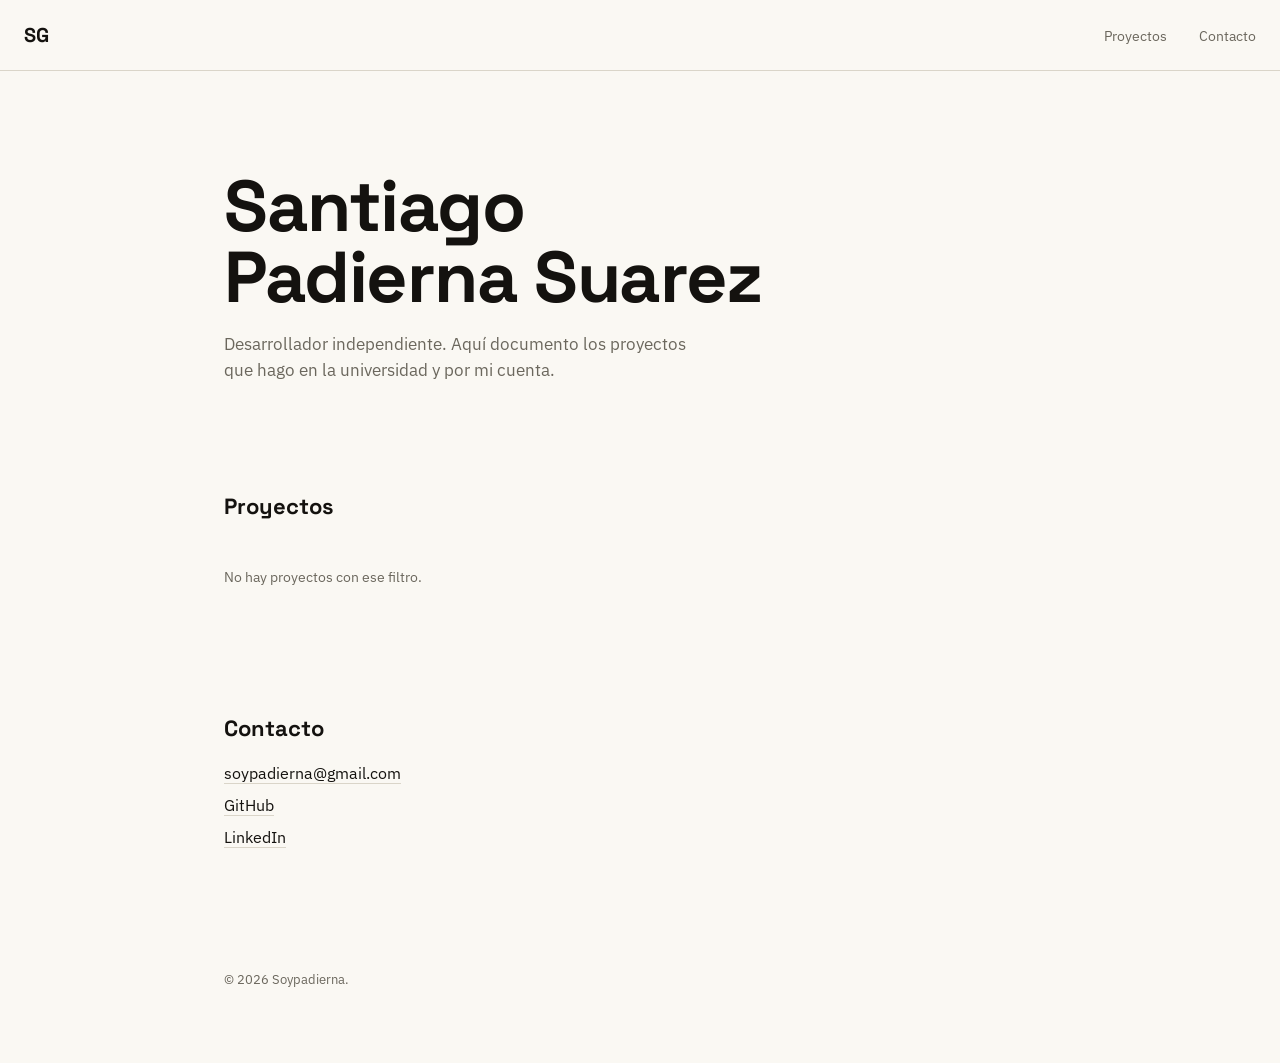
==== index.html @ e82c6735 "Primera versión del portafolio" ====
<!doctype html>
<html lang="es">
<head>
<meta charset="UTF-8">
<title>Santiago — Portafolio</title>
<meta name="viewport" content="width=device-width, initial-scale=1">
<meta name="description" content="Portafolio de proyectos universitarios y personales de Santiago.">
<link rel="preconnect" href="https://fonts.googleapis.com">
<link rel="preconnect" href="https://fonts.gstatic.com" crossorigin>
<link href="https://fonts.googleapis.com/css2?family=Space+Grotesk:wght@500;700&family=IBM+Plex+Sans:wght@400;500&family=IBM+Plex+Mono:wght@500&display=swap" rel="stylesheet">
<link rel="stylesheet" href="style.css">
</head>
<body>

<header class="site-header">
  <a href="#top" class="logo">SG</a>
  <nav>
    <a href="#proyectos">Proyectos</a>
    <a href="#contacto">Contacto</a>
  </nav>
</header>

<section id="top" class="hero">
  <h1>Santiago<br>Padierna Suarez</h1>
  <p class="tagline">Desarrollador independiente. Aquí documento los proyectos que hago en la universidad y por mi cuenta.</p>
</section>

<section id="proyectos" class="proyectos">
  <div class="proyectos-head">
    <h2>Proyectos</h2>
    <div class="filtros" id="filtros"></div>
  </div>
  <div id="lista-proyectos"></div>
</section>

<section id="contacto" class="contacto">
  <h2>Contacto</h2>
  <ul>
    <li><a href="mailto:soypadierna@gmail.com">soypadierna@gmail.com</a></li>
    <li><a href="https://github.com/soypadierna" target="_blank" rel="noopener">GitHub</a></li>
    <li><a href="https://linkedin.com/in/soypadierna" target="_blank" rel="noopener">LinkedIn</a></li>
  </ul>
</section>

<footer>
  <p>© 2026 Soypadierna.</p>
</footer>

<script src="projects.js"></script>
<script src="script.js"></script>
</body>
</html>
---- style.css ----
:root {
  --paper: #FAF8F3;
  --ink: #14120F;
  --ink-soft: #6B675D;
  --red: #C1352A;
  --line: #DAD5C9;
  --max: 880px;
}

* { box-sizing: border-box; }

html { scroll-behavior: smooth; }

body {
  margin: 0;
  background: var(--paper);
  color: var(--ink);
  font-family: 'IBM Plex Sans', sans-serif;
  font-size: 16px;
  line-height: 1.5;
}

a { color: inherit; text-decoration: none; }

.site-header {
  position: sticky;
  top: 0;
  z-index: 10;
  display: flex;
  justify-content: space-between;
  align-items: center;
  padding: 20px 24px;
  background: var(--paper);
  border-bottom: 1px solid var(--line);
}

.logo {
  font-family: 'Space Grotesk', sans-serif;
  font-weight: 700;
  font-size: 20px;
}

.site-header nav a {
  margin-left: 28px;
  font-size: 14px;
  color: var(--ink-soft);
  border-bottom: 1px solid transparent;
  padding-bottom: 2px;
}

.site-header nav a:hover {
  color: var(--ink);
  border-bottom-color: var(--red);
}

.hero {
  max-width: var(--max);
  margin: 0 auto;
  padding: 100px 24px 70px;
}

.hero h1 {
  font-family: 'Space Grotesk', sans-serif;
  font-weight: 700;
  font-size: clamp(42px, 8vw, 72px);
  line-height: 0.98;
  letter-spacing: -0.02em;
  margin: 0 0 20px;
}

.hero .tagline {
  max-width: 480px;
  color: var(--ink-soft);
  font-size: 17px;
}

.proyectos {
  max-width: var(--max);
  margin: 0 auto;
  padding: 20px 24px 80px;
}

.proyectos-head {
  display: flex;
  flex-wrap: wrap;
  justify-content: space-between;
  align-items: baseline;
  gap: 12px;
  margin-bottom: 12px;
}

.proyectos h2, .contacto h2 {
  font-family: 'Space Grotesk', sans-serif;
  font-weight: 700;
  font-size: 22px;
  margin: 0;
}

.filtros {
  display: flex;
  flex-wrap: wrap;
  gap: 8px;
}

.filtro-chip {
  font-family: 'IBM Plex Mono', monospace;
  font-size: 12px;
  padding: 5px 10px;
  border: 1px solid var(--line);
  background: transparent;
  color: var(--ink-soft);
  cursor: pointer;
}

.filtro-chip.activo {
  border-color: var(--red);
  color: var(--red);
}

.proyecto {
  display: grid;
  grid-template-columns: 130px 1fr 28px;
  gap: 20px;
  align-items: start;
  padding: 26px 0;
  border-top: 1px solid var(--line);
  border-left: 3px solid transparent;
  transition: border-left-color .15s ease, padding-left .15s ease;
  cursor: pointer;
}

.proyecto:last-child { border-bottom: 1px solid var(--line); }

.proyecto:hover {
  border-left-color: var(--red);
  padding-left: 10px;
}

.proyecto-meta {
  font-family: 'IBM Plex Mono', monospace;
  font-size: 12px;
  color: var(--ink-soft);
  line-height: 1.6;
}

.proyecto-titulo {
  font-family: 'Space Grotesk', sans-serif;
  font-weight: 700;
  font-size: 19px;
  margin: 0 0 6px;
}

.proyecto-desc {
  color: var(--ink-soft);
  font-size: 14.5px;
  margin: 0 0 10px;
  max-width: 60ch;
}

.proyecto-stack {
  display: flex;
  flex-wrap: wrap;
  gap: 6px;
}

.proyecto-stack span {
  font-family: 'IBM Plex Mono', monospace;
  font-size: 11px;
  color: var(--ink-soft);
  border: 1px solid var(--line);
  padding: 2px 7px;
}

.proyecto-flecha {
  font-size: 18px;
  color: var(--red);
  justify-self: end;
  transform: translateX(0);
  transition: transform .15s ease;
}

.proyecto:hover .proyecto-flecha { transform: translateX(4px); }

.proyecto-img {
  width: 100%;
  max-width: 280px;
  height: auto;
  display: block;
  margin-bottom: 12px;
  border: 1px solid var(--line);
}

.admin-form {
  display: flex;
  flex-direction: column;
  gap: 14px;
  max-width: 480px;
}

.admin-form label {
  display: flex;
  flex-direction: column;
  gap: 6px;
  font-size: 13px;
  color: var(--ink-soft);
}

.admin-form input,
.admin-form textarea {
  font-family: 'IBM Plex Sans', sans-serif;
  font-size: 14px;
  color: var(--ink);
  background: transparent;
  border: 1px solid var(--line);
  padding: 8px 10px;
}

.admin-form button {
  align-self: flex-start;
  font-family: 'IBM Plex Mono', monospace;
  font-size: 13px;
  padding: 10px 18px;
  background: var(--ink);
  color: var(--paper);
  border: none;
  cursor: pointer;
}

.admin-form button:disabled { opacity: .5; cursor: default; }

.vacio {
  padding: 30px 0;
  color: var(--ink-soft);
  font-size: 14px;
}

.contacto {
  max-width: var(--max);
  margin: 0 auto;
  padding: 0 24px 80px;
}

.contacto ul {
  list-style: none;
  padding: 0;
  margin: 16px 0 0;
}

.contacto li { margin-bottom: 8px; }

.contacto a {
  border-bottom: 1px solid var(--line);
}

.contacto a:hover { border-bottom-color: var(--red); }

footer {
  max-width: var(--max);
  margin: 0 auto;
  padding: 20px 24px 60px;
  color: var(--ink-soft);
  font-size: 13px;
}

@media (max-width: 620px) {
  .proyecto {
    grid-template-columns: 1fr 20px;
  }
  .proyecto-meta {
    grid-column: 1 / 2;
    order: -1;
  }
  .proyecto-flecha {
    grid-row: 1;
  }
}

@media (prefers-reduced-motion: reduce) {
  * { transition: none !important; scroll-behavior: auto !important; }
}

.item-admin {
  display: flex;
  justify-content: space-between;
  align-items: center;
  padding: 12px 0;
  border-top: 1px solid var(--line);
  font-size: 14px;
}

.item-admin-meta {
  color: var(--ink-soft);
  font-family: 'IBM Plex Mono', monospace;
  font-size: 12px;
  margin-left: 10px;
}

.item-admin-botones button {
  font-family: 'IBM Plex Mono', monospace;
  font-size: 12px;
  padding: 5px 10px;
  margin-left: 8px;
  border: 1px solid var(--line);
  background: transparent;
  cursor: pointer;
}

.item-admin-botones .btn-peligro {
  border-color: var(--red);
  color: var(--red);
}
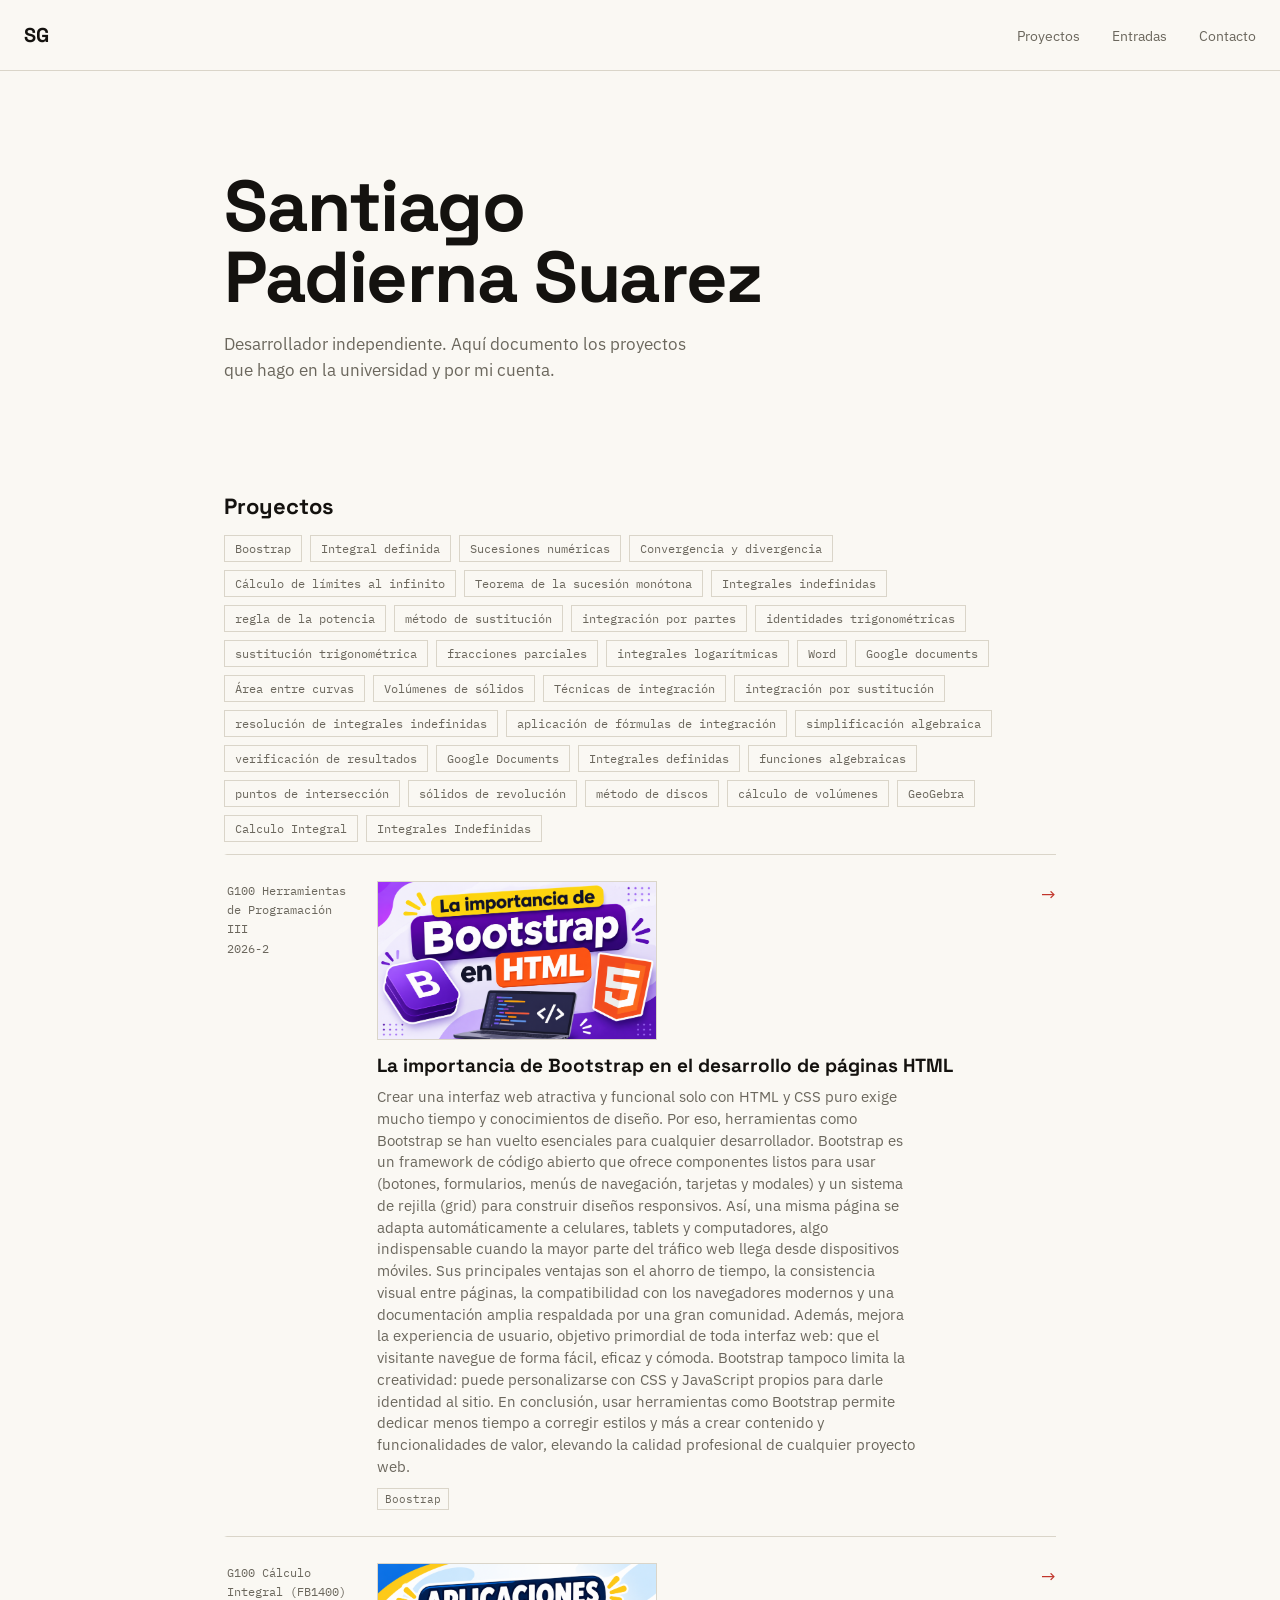
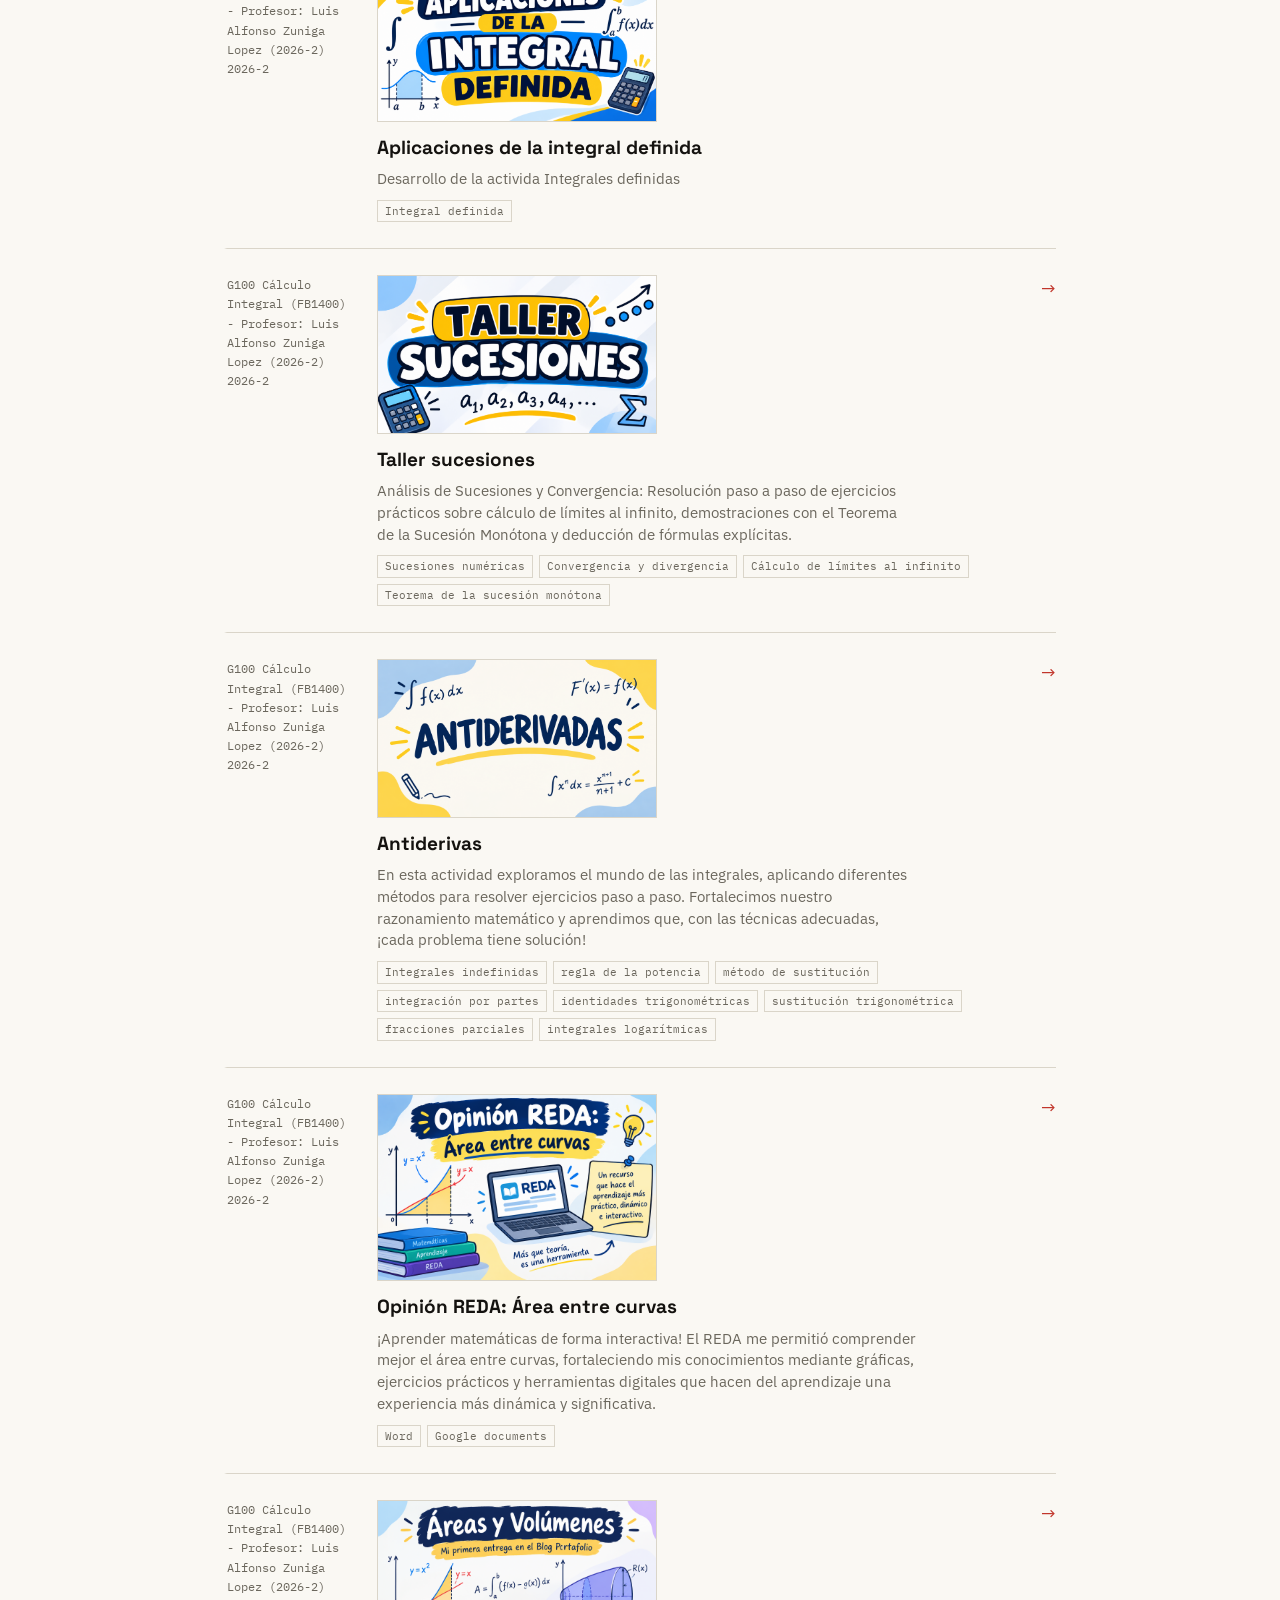
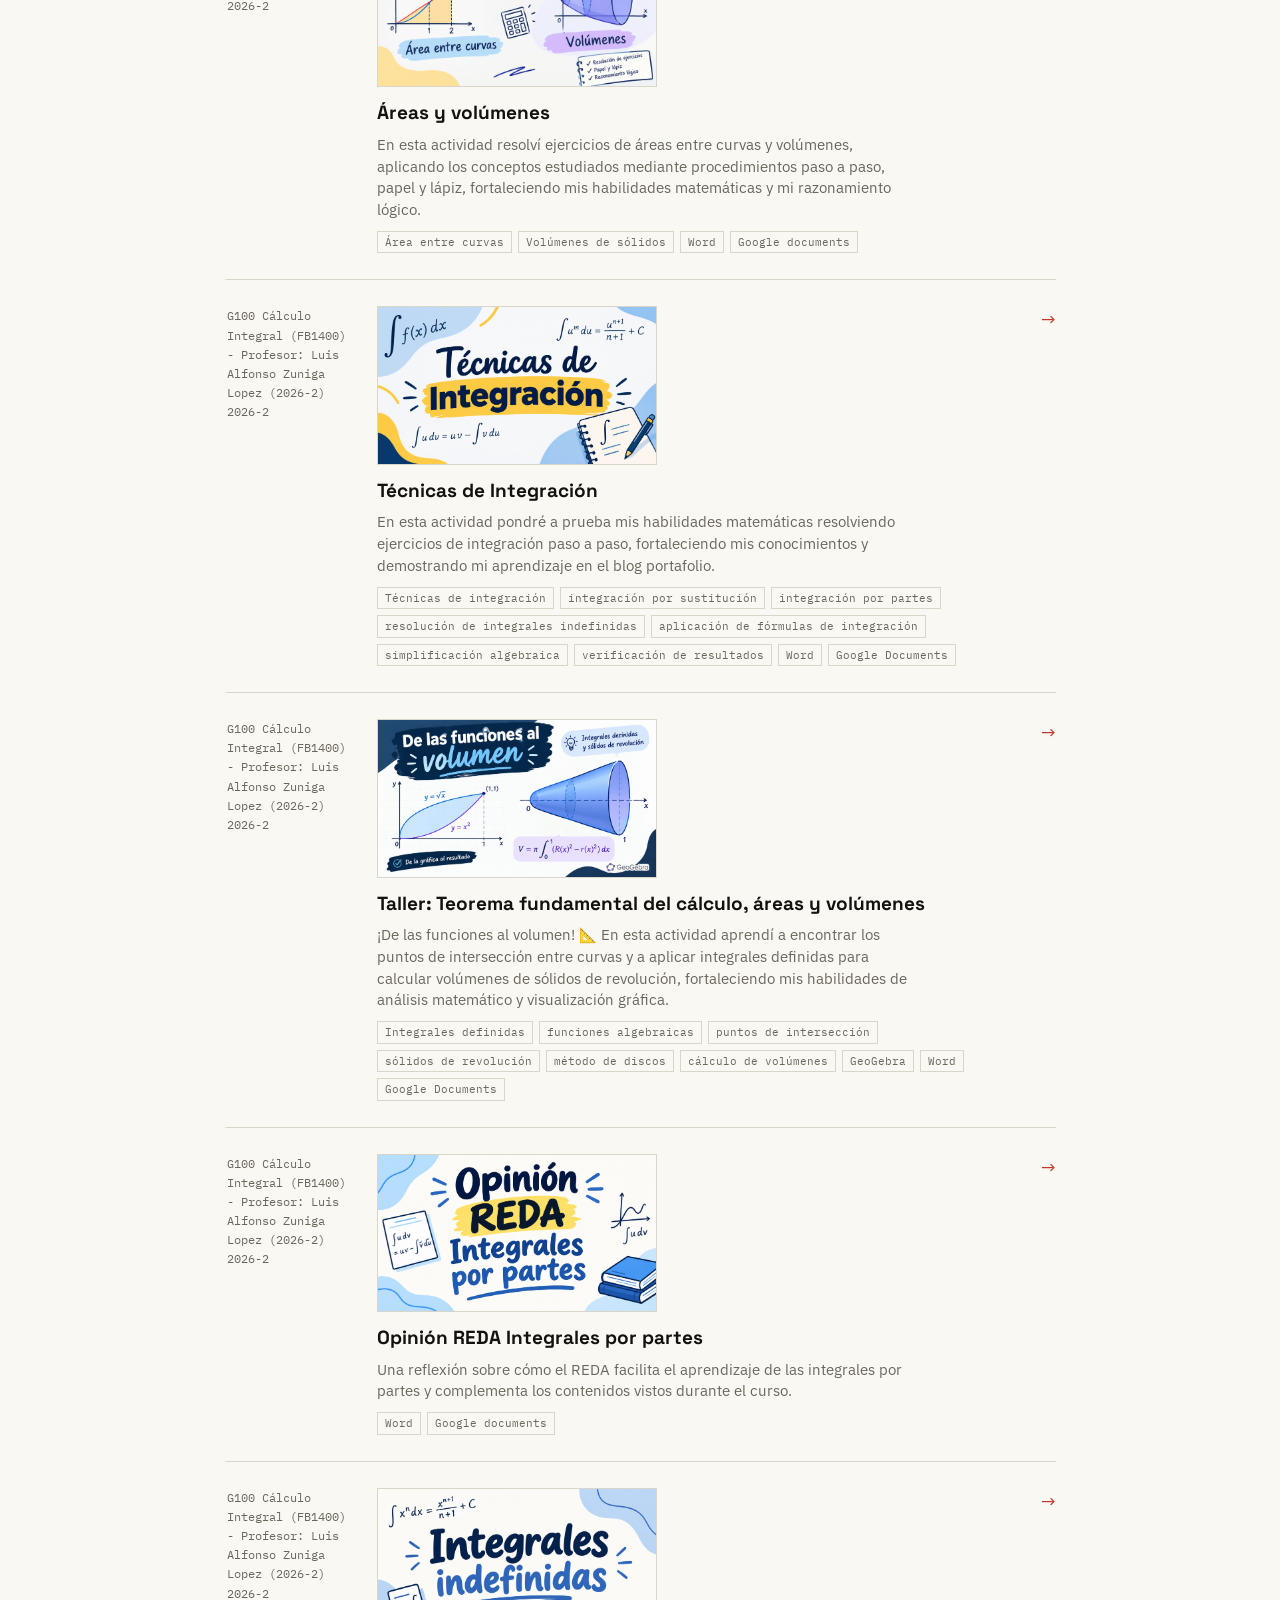
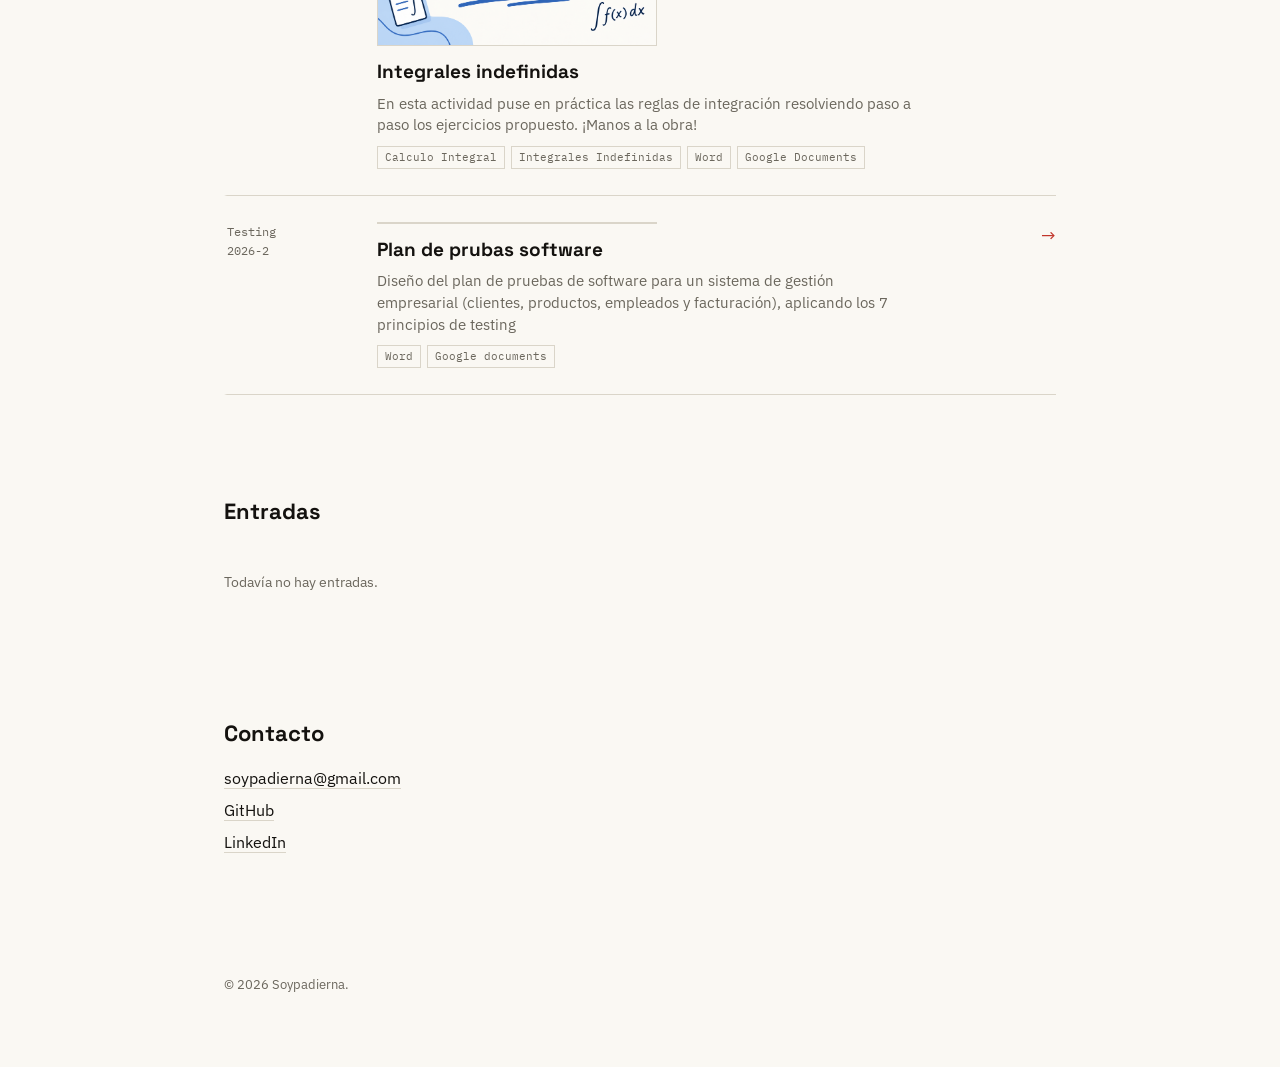
==== commit e81a6f29: "Entradas tipo blog con contenido enriquecido" ====
--- a/index.html
+++ b/index.html
@@ -16,6 +16,7 @@
   <a href="#top" class="logo">SG</a>
   <nav>
     <a href="#proyectos">Proyectos</a>
+    <a href="#entradas">Entradas</a>
     <a href="#contacto">Contacto</a>
   </nav>
 </header>
@@ -33,6 +34,13 @@
   <div id="lista-proyectos"></div>
 </section>
 
+<section id="entradas" class="proyectos">
+  <div class="proyectos-head">
+    <h2>Entradas</h2>
+  </div>
+  <div id="lista-entradas"></div>
+</section>
+
 <section id="contacto" class="contacto">
   <h2>Contacto</h2>
   <ul>
@@ -48,5 +56,7 @@
 
 <script src="projects.js"></script>
 <script src="script.js"></script>
+<script src="entradas.js"></script>
+<script src="home-entradas.js"></script>
 </body>
 </html>
--- a/style.css
+++ b/style.css
@@ -309,3 +309,99 @@
   border-color: var(--red);
   color: var(--red);
 }
+
+.detalle-meta {
+  font-family: 'IBM Plex Mono', monospace;
+  font-size: 13px;
+  color: var(--ink-soft);
+  margin: 0 0 8px;
+}
+
+.detalle-titulo {
+  font-family: 'Space Grotesk', sans-serif;
+  font-weight: 700;
+  font-size: clamp(30px, 6vw, 48px);
+  line-height: 1.02;
+  margin: 0 0 24px;
+}
+
+.detalle-img {
+  width: 100%;
+  max-width: 640px;
+  height: auto;
+  display: block;
+  margin-bottom: 24px;
+  border: 1px solid var(--line);
+}
+
+.detalle-desc {
+  max-width: 60ch;
+  font-size: 16px;
+  margin-bottom: 16px;
+}
+
+.detalle-enlace {
+  display: inline-block;
+  margin-top: 20px;
+  font-family: 'IBM Plex Mono', monospace;
+  font-size: 14px;
+  color: var(--red);
+  border-bottom: 1px solid var(--red);
+}
+
+.unidad-titulo {
+  font-family: 'Space Grotesk', sans-serif;
+  font-size: 16px;
+  color: var(--ink-soft);
+  margin: 36px 0 4px;
+}
+
+.contenido-md { max-width: 68ch; font-size: 16px; line-height: 1.65; }
+.contenido-md h1, .contenido-md h2, .contenido-md h3 {
+  font-family: 'Space Grotesk', sans-serif;
+  line-height: 1.2;
+  margin: 1.6em 0 .5em;
+}
+.contenido-md img, .contenido-md video {
+  max-width: 100%;
+  height: auto;
+  display: block;
+  margin: 1.2em 0;
+  border: 1px solid var(--line);
+}
+.contenido-md .video { position: relative; aspect-ratio: 16 / 9; margin: 1.2em 0; }
+.contenido-md .video iframe {
+  position: absolute; inset: 0; width: 100%; height: 100%;
+  border: 1px solid var(--line);
+}
+.contenido-md a { color: var(--red); border-bottom: 1px solid var(--red); }
+.contenido-md blockquote {
+  margin: 1.2em 0; padding-left: 16px;
+  border-left: 3px solid var(--red); color: var(--ink-soft);
+}
+.contenido-md code {
+  font-family: 'IBM Plex Mono', monospace; font-size: .9em;
+  background: #EFEBE0; padding: 1px 5px;
+}
+.contenido-md pre { background: #EFEBE0; padding: 14px; overflow-x: auto; }
+.contenido-md pre code { background: none; padding: 0; }
+.contenido-md table { border-collapse: collapse; width: 100%; font-size: 14px; }
+.contenido-md th, .contenido-md td { border: 1px solid var(--line); padding: 6px 10px; text-align: left; }
+
+.rel-titulo { font-family: 'Space Grotesk', sans-serif; font-size: 18px; margin: 48px 0 12px; }
+.rel-lista { display: flex; flex-wrap: wrap; gap: 10px; }
+.rel-lista a { border: 1px solid var(--line); padding: 6px 12px; font-size: 14px; }
+.rel-lista a:hover { border-color: var(--red); color: var(--red); }
+
+.admin-form.admin-form-ancho { max-width: 760px; }
+.admin-form label.check { flex-direction: row; align-items: center; gap: 8px; }
+.admin-form label.check input { width: auto; }
+.checks { display: flex; flex-direction: column; gap: 6px; margin-top: 6px; }
+.lbl { font-size: 13px; color: var(--ink-soft); }
+.admin-form textarea.md { min-height: 320px; font-family: 'IBM Plex Mono', monospace; font-size: 13px; }
+.preview { border: 1px dashed var(--line); padding: 16px; margin-top: 6px; min-height: 40px; }
+.admin-toolbar { display: flex; flex-wrap: wrap; gap: 8px; }
+.admin-form .admin-toolbar button {
+  background: transparent; color: var(--ink); border: 1px solid var(--line);
+  font-size: 12px; padding: 6px 10px;
+}
